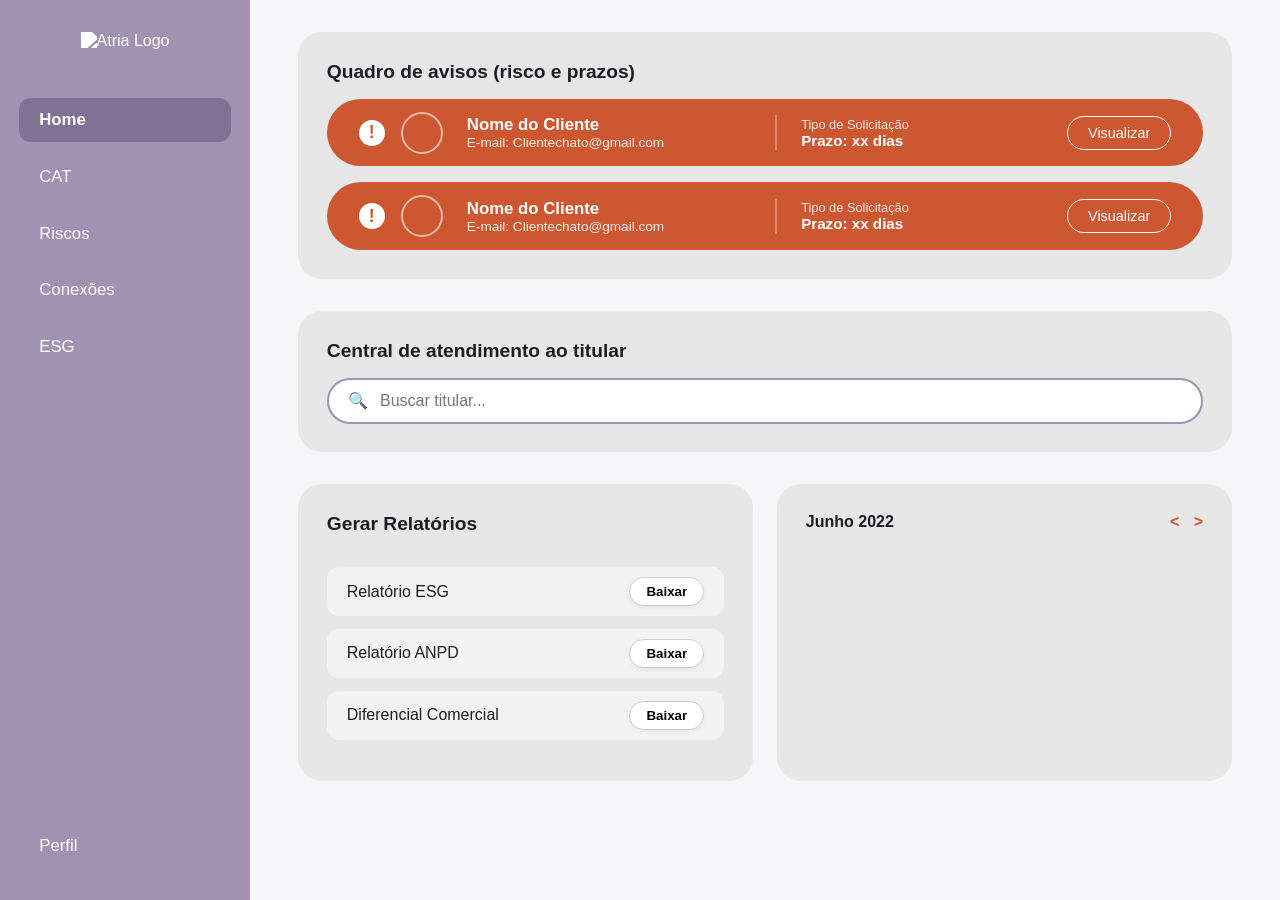
==== index.html @ 62d93365 "ajustando logo atria" ====
<!DOCTYPE html>
<html lang="pt-BR">
<head>
    <meta charset="UTF-8">
    <meta name="viewport" content="width=device-width, initial-scale=1.0">
    <title>Atria - Gestão de Privacidade</title>
    <link class="styles" rel="stylesheet" href="style.css">
</head>
<body>
    <div class="app-layout">
        <aside class="sidebar">
            <div class="brand">
                <img src="img/logo.png" alt="Atria Logo" class="logo-img">
            </div>
            <nav class="nav-menu">
                <button class="nav-btn active" data-target="home">Home</button>
                <button class="nav-btn" data-target="cat">CAT</button>
                <button class="nav-btn" data-target="riscos">Riscos</button>
                <button class="nav-btn" data-target="hub">Conexões</button>
                <button class="nav-btn" data-target="esg">ESG</button>
            </nav>
            <div class="nav-footer">
                <button class="nav-btn profile-btn">Perfil</button>
            </div>
        </aside>

        <main class="main-content">
            
            <section id="home" class="view-section active">
                <div class="panel grey-panel mb-2">
                    <div class="panel-header">
                        <h3>Quadro de avisos (risco e prazos)</h3>
                    </div>
                    <div class="alerts-container">
                        <div class="alert-card orange">
                            <div class="alert-icon-circle">!</div>
                            <div class="alert-avatar"></div>
                            <div class="alert-details">
                                <strong>Nome do Cliente</strong>
                                <span>E-mail: Clientechato@gmail.com</span>
                            </div>
                            <div class="alert-divider"></div>
                            <div class="alert-meta">
                                <span class="meta-label">Tipo de Solicitação</span>
                                <span class="meta-timer">Prazo: xx dias</span>
                            </div>
                            <button class="btn-outline-white" onclick="irParaCAT()">Visualizar</button>
                        </div>
                        <div class="alert-card orange">
                            <div class="alert-icon-circle">!</div>
                            <div class="alert-avatar"></div>
                            <div class="alert-details">
                                <strong>Nome do Cliente</strong>
                                <span>E-mail: Clientechato@gmail.com</span>
                            </div>
                            <div class="alert-divider"></div>
                            <div class="alert-meta">
                                <span class="meta-label">Tipo de Solicitação</span>
                                <span class="meta-timer">Prazo: xx dias</span>
                            </div>
                            <button class="btn-outline-white" onclick="irParaCAT()">Visualizar</button>
                        </div>
                    </div>
                </div>

                <div class="panel grey-panel mb-2">
                    <h3 class="mb-1">Central de atendimento ao titular</h3>
                    <div class="search-box-standalone">
                        <span class="search-icon">🔍</span>
                        <input type="text" placeholder="Buscar titular..." onfocus="irParaCAT()">
                    </div>
                </div>

                <div class="dashboard-panels">
                    <div class="panel grey-panel">
                        <h3 class="mb-2">Gerar Relatórios</h3>
                        <div class="report-row">
                            <span>Relatório ESG</span>
                            <button class="btn-report" onclick="gerarRelatorioESG()">Baixar</button>
                        </div>
                        <div class="report-row">
                            <span>Relatório ANPD</span>
                            <button class="btn-report" onclick="baixarPDF()">Baixar</button>
                        </div>
                        <div class="report-row">
                            <span>Diferencial Comercial</span>
                            <button class="btn-report" onclick="baixarPDF()">Baixar</button>
                        </div>
                    </div>
                    
                    <div class="panel grey-panel calendar-panel">
                        <div class="calendar-header">
                            <span class="calendar-title" id="calendar-month-year">Junho 2022</span>
                            <div class="calendar-arrows">
                                <span onclick="mudarMes(-1)">&lt;</span> 
                                <span onclick="mudarMes(1)">&gt;</span>
                            </div>
                        </div>
                        <div class="calendar-days-grid" id="calendar-days">
                            </div>
                    </div>
                </div>
            </section>

            <section id="riscos" class="view-section hidden">
                <h1 class="page-title">Riscos e Prazos</h1>
                
                <div class="panel grey-panel mb-2">
                    <div class="search-container">
                        <div class="search-box">
                            <span class="search-icon">🔍</span>
                            <input type="text" placeholder="Buscar na lista de riscos...">
                        </div>
                        <button class="btn-filter">Filtrar por</button>
                    </div>
                    
                    <div class="alerts-container">
                        <div class="alert-card orange">
                            <div class="alert-icon-circle">!</div>
                            <div class="alert-avatar"></div>
                            <div class="alert-details">
                                <strong>Nome do Cliente</strong>
                                <span>E-mail: Clientechato@gmail.com</span>
                            </div>
                            <div class="alert-divider"></div>
                            <div class="alert-meta">
                                <span class="meta-label">Tipo de Solicitação</span>
                                <span class="meta-timer">Prazo: xx dias</span>
                            </div>
                            <button class="btn-outline-white" onclick="irParaCAT()">Visualizar</button>
                        </div>
                        <div class="alert-card orange">
                            <div class="alert-icon-circle">!</div>
                            <div class="alert-avatar"></div>
                            <div class="alert-details">
                                <strong>Nome do Cliente</strong>
                                <span>E-mail: Clientechato@gmail.com</span>
                            </div>
                            <div class="alert-divider"></div>
                            <div class="alert-meta">
                                <span class="meta-label">Tipo de Solicitação</span>
                                <span class="meta-timer">Prazo: xx dias</span>
                            </div>
                            <button class="btn-outline-white" onclick="irParaCAT()">Visualizar</button>
                        </div>
                        <div class="alert-card orange">
                            <div class="alert-icon-circle">!</div>
                            <div class="alert-avatar"></div>
                            <div class="alert-details">
                                <strong>Nome do Cliente</strong>
                                <span>E-mail: Clientechato@gmail.com</span>
                            </div>
                            <div class="alert-divider"></div>
                            <div class="alert-meta">
                                <span class="meta-label">Tipo de Solicitação</span>
                                <span class="meta-timer">Prazo: xx dias</span>
                            </div>
                            <button class="btn-outline-white" onclick="irParaCAT()">Visualizar</button>
                        </div>
                    </div>
                </div>

                <div class="dashboard-panels">
                    <div class="panel grey-panel status-card-centered">
                        <div class="panel-header-flex width-full">
                            <h3>Status de Exposição ANPD</h3>
                            <button class="btn-icon-text" onclick="toggleExpandir(event, 'anpd-data')">⤢</button>
                        </div>
                        <div id="anpd-data" class="panel-column-body">
                            <div class="compliance-circle-container">
                                <div class="checkmark-circle-green">✓</div>
                                <span class="compliance-link-text">Ver Relatório</span>
                            </div>
                            <div class="extra-data hidden mt-1">
                                <p class="text-sm">Varredura de vulnerabilidade ativa sem incidentes.</p>
                            </div>
                        </div>
                    </div>
                    
                    <div class="panel green-compliance-panel status-card-centered">
                        <div class="panel-header-flex width-full">
                            <h3 class="text-white">Riscos de MarketPlace</h3>
                            <button class="btn-icon-text text-white" onclick="toggleExpandir(event, 'marketplace-data')">⤢</button>
                        </div>
                        <div id="marketplace-data" class="panel-column-body">
                            <div class="compliance-circle-container">
                                <div class="checkmark-circle-translucent">✓</div>
                                <p class="compliance-msg-text">Nenhuma pendência de dados identificada.</p>
                            </div>
                            <div class="extra-data hidden mt-1">
                                <p class="text-sm text-white-opacity">Sincronização regular com APIs do Mercado Livre.</p>
                            </div>
                        </div>
                    </div>
                </div>
            </section>

            <section id="cat" class="view-section hidden">
                <div id="cat-main-view">
                    <h1 class="page-title">Central de atendimento ao titular</h1>
                    <div class="search-container">
                        <div class="search-box">
                            <span class="search-icon">🔍</span>
                            <input type="text" id="cat-search" placeholder="Buscar por CPF ou E-mail...">
                        </div>
                        <button class="btn-filter" onclick="buscarTitular()">Filtrar por</button>
                    </div>

                    <div class="panel grey-panel">
                        <h3 class="mb-2">Lista Clientes</h3>
                        <div class="clients-list-figma">
                            <div class="client-white-row">
                                <div class="client-info-group">
                                    <div class="client-circle-placeholder"></div>
                                    <div class="client-text-block">
                                        <strong>Nome do Cliente</strong>
                                        <span>CPF: xxx.xxx.xxx-xx</span>
                                        <span>E-mail: Clientechato@gmail.com</span>
                                    </div>
                                </div>
                                <button class="btn-row-visualizar" onclick="abrirCATDetalhe()">Visualizar</button>
                            </div>
                            <div class="client-white-row">
                                <div class="client-info-group">
                                    <div class="client-circle-placeholder"></div>
                                    <div class="client-text-block">
                                        <strong>Nome do Cliente</strong>
                                        <span>CPF: xxx.xxx.xxx-xx</span>
                                        <span>E-mail: Clientechato@gmail.com</span>
                                    </div>
                                </div>
                                <button class="btn-row-visualizar" onclick="abrirCATDetalhe()">Visualizar</button>
                            </div>
                            <div class="client-white-row">
                                <div class="client-info-group">
                                    <div class="client-circle-placeholder"></div>
                                    <div class="client-text-block">
                                        <strong>Nome do Cliente</strong>
                                        <span>CPF: xxx.xxx.xxx-xx</span>
                                        <span>E-mail: Clientechato@gmail.com</span>
                                    </div>
                                </div>
                                <button class="btn-row-visualizar" onclick="abrirCATDetalhe()">Visualizar</button>
                            </div>
                        </div>
                    </div>
                </div>

                <div id="cat-detail-view" class="hidden">
                    <div class="detail-header-row mb-1">
                        <h1 class="page-title">Perfil de Cliente</h1>
                        <button class="btn-report" onclick="fecharCATDetalhe()">Voltar</button>
                    </div>

                    <div class="profile-purple-banner mb-2">
                        <div class="banner-avatar-container">
                            <div class="banner-avatar-circle"></div>
                        </div>
                        <div class="banner-grid-info">
                            <div><strong>Nome do Cliente</strong></div>
                            <div><span>CPF: xxx.xxx.xxx-xx</span></div>
                            <div><span>Telefone: (xx) x xxxx-xxxx</span></div>
                            <div><span>CEP: xxx.xxx-xx</span></div>
                            <div><span>E-mail: Clientechato@gmail.com</span></div>
                            <div><strong>Gastos Totais: R$ xxx,xx</strong></div>
                        </div>
                    </div>

                    <div class="detail-split-grid">
                        <div class="panel grey-panel">
                            <h3 class="mb-1">Dados Sensíveis do Cliente</h3>
                            <p class="text-sm mb-2">Foram detectados dados nas seguintes plataformas:</p>
                            
                            <div class="platform-row">
                                <span>💬 Whatsapp</span>
                                <span class="action-arrow">➔</span>
                            </div>
                            <div class="platform-row">
                                <span>📸 Instagram</span>
                                <span class="action-arrow">➔</span>
                            </div>
                            <div class="platform-row">
                                <span>🎵 Tiktok</span>
                                <span class="action-arrow">➔</span>
                            </div>
                            <div class="platform-row">
                                <span>🛍️ Nuvemshop</span>
                                <span class="action-arrow">➔</span>
                            </div>
                            <div class="platform-row">
                                <span>🔄 Placeholder</span>
                                <span class="action-arrow">➔</span>
                            </div>
                        </div>

                        <div class="panel grey-panel flex-between-column">
                            <div>
                                <h3 class="mb-2">Histórico de Interação com o Cliente</h3>
                                <div class="interaction-card mb-1">
                                    <strong>Categoria de Interação</strong>
                                    <span>Data: dd / mm / yyyy</span>
                                </div>
                                <div class="interaction-card mb-1">
                                    <strong>Categoria de Interação</strong>
                                    <span>Data: dd / mm / yyyy</span>
                                </div>
                                <div class="interaction-card mb-1">
                                    <strong>Categoria de Interação</strong>
                                    <span>Data: dd / mm / yyyy</span>
                                </div>
                            </div>

                            <div class="width-full mt-2">
                                <button class="btn-danger-large-figma" id="btn-purga" onclick="iniciarPurgaUnificada()">Deletar todos os dados</button>
                                <div id="receipt-area" class="hidden mt-1">
                                    <p class="success-text text-center">✨ Operação concluída com sucesso!</p>
                                    <button class="btn-report width-full mt-1" onclick="baixarPDF()">Baixar Recibo PDF</button>
                                </div>
                            </div>
                        </div>
                    </div>
                </div>
            </section>

            <section id="hub" class="view-section hidden">
                <h1 class="page-title">Hub de Conexões</h1>
                <p class="subtitle">Plataformas conectadas ao seu comércio</p>
                
                <div class="panel grey-panel connected-platforms-wrapper">
                    <div class="platform-row connection-card" onclick="conectarApp(this, 'Whatsapp')">
                        <span>💬 Whatsapp</span>
                        <span class="action-arrow btn-connect">➔</span>
                    </div>
                    <div class="platform-row connection-card" onclick="conectarApp(this, 'Instagram')">
                        <span>📸 Instagram</span>
                        <span class="action-arrow btn-connect">➔</span>
                    </div>
                    <div class="platform-row connection-card" onclick="conectarApp(this, 'TikTok')">
                        <span>🎵 TikTok</span>
                        <span class="action-arrow btn-connect">➔</span>
                    </div>
                    <div class="platform-row connection-card" onclick="conectarApp(this, 'Nuvemshop')">
                        <span>🛍️ Nuvemshop</span>
                        <span class="action-arrow btn-connect">➔</span>
                    </div>
                    <div class="platform-row connection-card" onclick="conectarApp(this, 'Mercado Livre')">
                        <span>📦 Mercado Livre</span>
                        <span class="action-arrow btn-connect">➔</span>
                    </div>

                    <div class="flex-center mt-2">
                        <button class="btn-green-action">Conectar nova plataforma</button>
                    </div>
                </div>
            </section>

            <section id="esg" class="view-section hidden">
                <h1 class="page-title">Painel de Evidências ESG</h1>
                <div class="panel grey-panel mb-2">
                    <div class="panel-header-flex">
                        <div>
                            <h3>Relatório de Governança (Pilar G)</h3>
                            <p class="text-sm">Demonstre conformidade ativa para parceiros comerciais</p>
                        </div>
                        <button class="btn-report" style="background:#a192b3; color:white;" onclick="gerarRelatorioESG()">Gerar Relatório</button>
                    </div>
                </div>

                <div class="panel grey-panel">
                    <h3 class="mb-2">Histórico de Purga e Anonimização</h3>
                    <table class="esg-table">
                        <thead>
                            <tr>
                                <th>Data</th>
                                <th>Titular (Mascarado)</th>
                                <th>Sistemas Varredura</th>
                                <th>Status</th>
                            </tr>
                        </thead>
                        <tbody id="esg-history">
                            <tr>
                                <td>15/10/2023</td>
                                <td>***.456.789-**</td>
                                <td>WhatsApp, RD Station</td>
                                <td><span class="badge-success">Certificado</span></td>
                            </tr>
                        </tbody>
                    </table>
                </div>
            </section>

        </main>
    </div>
    <script src="script.js"></script>
</body>
</html>
---- style.css ----
/* --- Paleta de Cores e Tokens de Design Extraídos do Figma --- */
:root {
    --bg-workspace: #f6f6f9;
    --sidebar-bg-lavender: #a192b3;
    --sidebar-active-dark: #817295;
    --panel-container-grey: #e6e6e6;
    --alert-terracotta: #cd5730;
    --search-input-border: #a192b3;
    --profile-banner-purple: #776c8a;
    --compliance-green-bg: #557e46;
    --text-primary: #1e1b24;
    --text-white: #ffffff;
    --border-radius-pill: 50px;
    --border-radius-panel: 24px;
    --font-family: 'Inter', -apple-system, BlinkMacSystemFont, sans-serif;
}

/* --- Reset e Estrutura do App --- */
* {
    margin: 0;
    padding: 0;
    box-sizing: border-box;
    font-family: var(--font-family);
}

body {
    background-color: #222222; /* Fundo do canvas escuro externo */
    color: var(--text-primary);
    height: 100vh;
    display: flex;
    align-items: center;
    justify-content: center;
    overflow: hidden;
}

.app-layout {
    display: flex;
    width: 100vw;
    height: 100vh;
    background-color: var(--bg-workspace);
    overflow: hidden;
}

/* --- Componente: Sidebar Unificada --- */
.sidebar {
    width: 250px;
    background-color: var(--sidebar-bg-lavender);
    display: flex;
    flex-direction: column;
    padding: 2rem 1.2rem;
}

.brand {
    display: flex;
    align-items: center;
    justify-content: center; /* Centraliza a imagem na largura da sidebar */
    margin-bottom: 3rem;     /* Mantém o espaçamento para o menu */
    padding: 0 10px;
}

.logo-img {
    max-width: 100%;         /* Garante que não ultrapasse a largura da sidebar */
    height: auto;            /* Mantém a proporção da imagem */
    display: block;
    filter: brightness(0) invert(1); /* Opcional: Se sua imagem for preta, isso a torna branca */
}

.nav-menu {
    display: flex;
    flex-direction: column;
    gap: 0.8rem;
    flex-grow: 1;
}

.nav-btn {
    background: transparent;
    color: var(--text-white);
    border: none;
    padding: 12px 20px;
    border-radius: 12px;
    font-size: 1.05rem;
    font-weight: 500;
    cursor: pointer;
    text-align: left;
    width: 100%;
    transition: background 0.2s;
}

.nav-btn:hover {
    background: rgba(255, 255, 255, 0.15);
}

.nav-btn.active {
    background-color: var(--sidebar-active-dark);
    font-weight: 600;
}

.nav-footer {
    margin-top: auto;
}

.profile-btn {
    text-align: left;
}

/* --- Espaço de Trabalho do Conteúdo --- */
.main-content {
    flex: 1;
    padding: 2rem 3rem;
    overflow-y: auto;
}

.page-title {
    color: var(--text-primary);
    font-size: 1.6rem;
    font-weight: 700;
    margin-bottom: 1.5rem;
}

.subtitle {
    color: #555555;
    font-size: 0.95rem;
    margin-top: -1rem;
    margin-bottom: 1.5rem;
}

/* --- Painéis Gerais --- */
.panel {
    background-color: var(--panel-container-grey);
    border-radius: var(--border-radius-panel);
    padding: 1.8rem;
}

.panel h3 {
    color: var(--text-primary);
    font-size: 1.2rem;
    font-weight: 700;
}

/* --- Cartão de Alerta (Pílula Terracota) --- */
.alerts-container {
    display: flex;
    flex-direction: column;
    gap: 1rem;
    margin-top: 1rem;
}

.alert-card {
    border-radius: var(--border-radius-pill);
    padding: 0.8rem 2rem;
    display: flex;
    align-items: center;
    color: var(--text-white);
    position: relative;
}

.alert-card.orange {
    background-color: var(--alert-terracotta);
}

.alert-icon-circle {
    width: 26px;
    height: 26px;
    background: var(--text-white);
    color: var(--alert-terracotta);
    border-radius: 50%;
    display: flex;
    align-items: center;
    justify-content: center;
    font-weight: bold;
    font-size: 1.1rem;
    margin-right: 1rem;
}

.alert-avatar {
    width: 42px;
    height: 42px;
    border: 2px solid rgba(255, 255, 255, 0.6);
    border-radius: 50%;
    margin-right: 1.5rem;
}

.alert-details {
    display: flex;
    flex-direction: column;
    width: 35%;
}

.alert-details strong { font-size: 1.05rem; }
.alert-details span { font-size: 0.85rem; opacity: 0.9; }

.alert-divider {
    width: 2px;
    height: 35px;
    background-color: rgba(255, 255, 255, 0.3);
    margin: 0 1.5rem;
}

.alert-meta {
    display: flex;
    flex-direction: column;
    flex-grow: 1;
}

.meta-label { font-size: 0.8rem; opacity: 0.85; }
.meta-timer { font-size: 0.95rem; font-weight: 700; }

.btn-outline-white {
    background: transparent;
    border: 1px solid var(--text-white);
    color: var(--text-white);
    padding: 8px 20px;
    border-radius: var(--border-radius-pill);
    cursor: pointer;
    font-size: 0.9rem;
    transition: background 0.2s;
}

.btn-outline-white:hover {
    background: rgba(255, 255, 255, 0.15);
}

/* --- Inputs e Caixas de Pesquisa Figma --- */
.search-box-standalone {
    background: var(--text-white);
    border: 2px solid var(--search-input-border);
    border-radius: var(--border-radius-pill);
    display: flex;
    align-items: center;
    padding: 0 1.2rem;
    margin-top: 0.5rem;
}

.search-box-standalone input {
    border: none;
    outline: none;
    padding: 12px;
    width: 100%;
    font-size: 1rem;
}

.search-container {
    display: flex;
    gap: 1rem;
    margin-bottom: 1.5rem;
}

.search-box {
    flex-grow: 1;
    background: var(--text-white);
    border: 2px solid var(--search-input-border);
    border-radius: var(--border-radius-pill);
    display: flex;
    align-items: center;
    padding: 0 1.2rem;
}

.search-box input {
    border: none;
    outline: none;
    padding: 12px;
    width: 100%;
    font-size: 1rem;
}

.btn-filter {
    background: var(--text-white);
    border: 2px solid var(--search-input-border);
    padding: 0 25px;
    border-radius: var(--border-radius-pill);
    cursor: pointer;
    font-weight: 600;
    color: var(--text-primary);
}

/* --- Bloco De Geração de Relatórios e Calendário --- */
.dashboard-panels {
    display: grid;
    grid-template-columns: 1fr 1fr;
    gap: 1.5rem;
}

.report-row {
    display: flex;
    justify-content: space-between;
    align-items: center;
    background: rgba(255, 255, 255, 0.5);
    padding: 10px 20px;
    border-radius: 12px;
    margin-bottom: 0.8rem;
    font-weight: 500;
}

.btn-report {
    background: var(--text-white);
    border: 1px solid #cccccc;
    padding: 6px 16px;
    border-radius: var(--border-radius-pill);
    cursor: pointer;
    font-weight: 600;
    box-shadow: 0 2px 4px rgba(0,0,0,0.05);
}

/* --- Widget do Calendário --- */
.calendar-panel { display: flex; flex-direction: column; }
.calendar-header { display: flex; justify-content: space-between; margin-bottom: 1rem; font-weight: bold; }
.calendar-title { color: var(--text-primary); }
.calendar-arrows span { margin-left: 10px; cursor: pointer; color: var(--alert-terracotta); font-weight: bold; }
.calendar-days-grid {
    display: grid;
    grid-template-columns: repeat(7, 1fr);
    gap: 8px;
    text-align: center;
    font-size: 0.85rem;
}
.calendar-days-grid span { padding: 4px 0; }
.calendar-days-grid span.day-clickable { cursor: pointer; border-radius: 50%; }
.calendar-days-grid span.active-day {
    background: var(--alert-terracotta) !important;
    color: var(--text-white) !important;
    border-radius: 50%;
    font-weight: bold;
}

/* --- Listagem de Clientes (Tela CAT) --- */
.clients-list-figma {
    display: flex;
    flex-direction: column;
    gap: 0.8rem;
    margin-top: 1rem;
}

.client-white-row {
    background: var(--text-white);
    border-radius: var(--border-radius-pill);
    padding: 0.8rem 2rem;
    display: flex;
    align-items: center;
    justify-content: space-between;
    border: 1px solid #dddddd;
}

.client-info-group {
    display: flex;
    align-items: center;
    gap: 1.5rem;
}

.client-circle-placeholder {
    width: 36px;
    height: 36px;
    border: 2px solid #cccccc;
    border-radius: 50%;
}

.client-text-block {
    display: flex;
    flex-direction: column;
    gap: 2px;
}

.client-text-block strong { font-size: 1rem; }
.client-text-block span { font-size: 0.85rem; color: #666666; }

.btn-row-visualizar {
    background: var(--text-white);
    border: 1px solid #999999;
    padding: 8px 24px;
    border-radius: var(--border-radius-pill);
    cursor: pointer;
    font-weight: 500;
}

/* --- Perfil do Cliente Detalhado (Banner e Linhas) --- */
.detail-header-row {
    display: flex;
    justify-content: space-between;
    align-items: center;
}

.profile-purple-banner {
    background-color: var(--profile-banner-purple);
    border-radius: var(--border-radius-panel);
    padding: 1.5rem 2rem;
    color: var(--text-white);
    display: flex;
    align-items: center;
    gap: 2rem;
}

.banner-avatar-circle {
    width: 60px;
    height: 60px;
    border: 2px solid rgba(255, 255, 255, 0.5);
    border-radius: 50%;
}

.banner-grid-info {
    display: grid;
    grid-template-columns: 1fr 1fr;
    gap: 0.5rem 2rem;
    width: 100%;
}

.detail-split-grid {
    display: grid;
    grid-template-columns: 1.1fr 0.9fr;
    gap: 1.5rem;
}

.platform-row {
    display: flex;
    justify-content: space-between;
    align-items: center;
    background: var(--text-white);
    padding: 12px 20px;
    border-radius: 14px;
    margin-bottom: 0.6rem;
    border: 1px solid #dddddd;
    font-weight: 500;
}

.action-arrow {
    color: #999999;
    font-weight: bold;
}

.interaction-card {
    background: var(--text-white);
    padding: 12px 20px;
    border-radius: 14px;
    display: flex;
    flex-direction: column;
    gap: 4px;
    border: 1px solid #dddddd;
}

.interaction-card span {
    font-size: 0.85rem;
    color: #666666;
}

/* --- Botão Crítico (Deletar Todos os Dados) --- */
.btn-danger-large-figma {
    background-color: var(--alert-terracotta);
    color: var(--text-white);
    border: none;
    padding: 14px;
    border-radius: 12px;
    font-weight: 700;
    width: 100%;
    cursor: pointer;
    font-size: 1rem;
    transition: opacity 0.2s;
}

.btn-danger-large-figma:hover {
    opacity: 0.9;
}

/* --- Indicadores Centrados de Risco e ANPD --- */
.status-card-centered {
    display: flex;
    flex-direction: column;
    align-items: center;
    min-height: 220px;
}

.panel-column-body {
    flex-grow: 1;
    display: flex;
    flex-direction: column;
    align-items: center;
    justify-content: center;
    width: 100%;
}

.compliance-circle-container {
    display: flex;
    flex-direction: column;
    align-items: center;
    gap: 0.8rem;
}

.checkmark-circle-green {
    width: 50px;
    height: 50px;
    background: #418233;
    color: var(--text-white);
    border-radius: 50%;
    display: flex;
    align-items: center;
    justify-content: center;
    font-size: 1.6rem;
    font-weight: bold;
}

.checkmark-circle-translucent {
    width: 50px;
    height: 50px;
    background: rgba(255, 255, 255, 0.2);
    color: var(--text-white);
    border-radius: 50%;
    display: flex;
    align-items: center;
    justify-content: center;
    font-size: 1.6rem;
    font-weight: bold;
}

.compliance-link-text {
    color: #418233;
    font-weight: 700;
    text-decoration: underline;
    cursor: pointer;
}

.compliance-msg-text {
    font-size: 0.9rem;
    color: var(--text-white);
    text-align: center;
}

.green-compliance-panel {
    background-color: var(--compliance-green-bg);
}

/* --- Hub de Conexões Específico --- */
.connected-platforms-wrapper {
    max-width: 600px;
    margin: 0 auto;
}

.btn-green-action {
    background-color: var(--compliance-green-bg);
    color: var(--text-white);
    border: none;
    padding: 12px 30px;
    border-radius: var(--border-radius-pill);
    font-weight: 600;
    cursor: pointer;
}

/* --- Tabelas ESG --- */
.esg-table { width: 100%; border-collapse: collapse; text-align: left; background: var(--text-white); border-radius: 8px; overflow: hidden; }
.esg-table th, .esg-table td { padding: 12px 15px; border-bottom: 1px solid #eeeeee; }
.badge-success { background: #e8f5e9; color: #2e7d32; padding: 4px 8px; border-radius: 12px; font-size: 0.8rem; font-weight: bold; }

/* --- Utilitários Modulares --- */
.mb-1 { margin-bottom: 1rem; }
.mb-2 { margin-bottom: 2rem; }
.mt-1 { margin-top: 1rem; }
.mt-2 { margin-top: 2rem; }
.text-white { color: var(--text-white) !important; }
.text-white-opacity { color: rgba(255, 255, 255, 0.8); }
.width-full { width: 100%; }
.flex-between-column { display: flex; flex-direction: column; justify-content: space-between; }
.flex-center { display: flex; justify-content: center; }
.text-center { text-align: center; }
.success-text { color: #2e7d32; font-weight: bold; }
.btn-icon-text { background: none; border: none; font-size: 1.2rem; cursor: pointer; color: #666666; }
.panel-header-flex { display: flex; justify-content: space-between; align-items: center; }
.hidden { display: none !important; }
.extra-data { animation: expandFade 0.25s ease forwards; }

@keyframes expandFade {
    from { opacity: 0; transform: translateY(-5px); }
    to { opacity: 1; transform: translateY(0); }
}
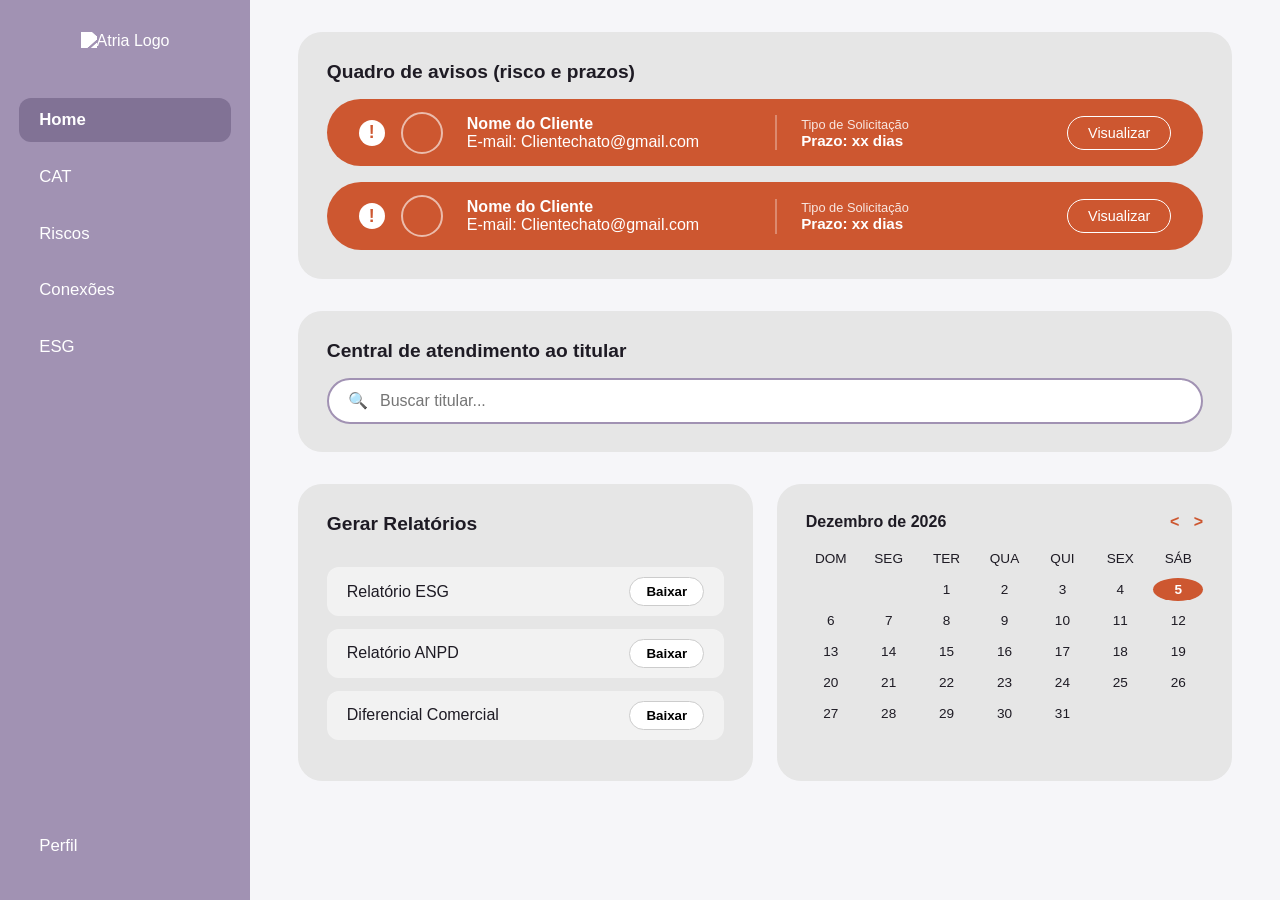
==== commit 8105946f: "correção de bugs + readme" ====
--- a/index.html
+++ b/index.html
@@ -44,7 +44,7 @@
                                 <span class="meta-label">Tipo de Solicitação</span>
                                 <span class="meta-timer">Prazo: xx dias</span>
                             </div>
-                            <button class="btn-outline-white" onclick="irParaCAT()">Visualizar</button>
+                            <button class="btn-outline-white" onclick="irParaPerfilCliente()">Visualizar</button>
                         </div>
                         <div class="alert-card orange">
                             <div class="alert-icon-circle">!</div>
@@ -58,7 +58,7 @@
                                 <span class="meta-label">Tipo de Solicitação</span>
                                 <span class="meta-timer">Prazo: xx dias</span>
                             </div>
-                            <button class="btn-outline-white" onclick="irParaCAT()">Visualizar</button>
+                            <button class="btn-outline-white" onclick="irParaPerfilCliente()">Visualizar</button>
                         </div>
                     </div>
                 </div>
@@ -67,7 +67,32 @@
                     <h3 class="mb-1">Central de atendimento ao titular</h3>
                     <div class="search-box-standalone">
                         <span class="search-icon">🔍</span>
-                        <input type="text" placeholder="Buscar titular..." onfocus="irParaCAT()">
+                        <input type="text" id="home-search-input" placeholder="Buscar titular...">
+                    </div>
+                    
+                    <div id="home-search-results" class="clients-list-figma mt-1 hidden">
+                        <div class="client-white-row">
+                            <div class="client-info-group">
+                                <div class="client-circle-placeholder"></div>
+                                <div class="client-text-block">
+                                    <strong>Roberto Lucas Almeida</strong>
+                                    <span>CPF: xxx.xxx.xxx-xx</span>
+                                    <span>E-mail: betinhokiller12@gmail.com</span>
+                                </div>
+                            </div>
+                            <button class="btn-row-visualizar" onclick="irParaPerfilCliente()">Visualizar</button>
+                        </div>
+                        <div class="client-white-row">
+                            <div class="client-info-group">
+                                <div class="client-circle-placeholder"></div>
+                                <div class="client-text-block">
+                                    <strong>Roberto Latache</strong>
+                                    <span>CPF: xxx.xxx.xxx-xx</span>
+                                    <span>E-mail: euvousermusico1@gmail.com</span>
+                                </div>
+                            </div>
+                            <button class="btn-row-visualizar" onclick="irParaPerfilCliente()">Visualizar</button>
+                        </div>
                     </div>
                 </div>
 
@@ -96,15 +121,13 @@
                                 <span onclick="mudarMes(1)">&gt;</span>
                             </div>
                         </div>
-                        <div class="calendar-days-grid" id="calendar-days">
-                            </div>
+                        <div class="calendar-days-grid" id="calendar-days"></div>
                     </div>
                 </div>
             </section>
 
             <section id="riscos" class="view-section hidden">
                 <h1 class="page-title">Riscos e Prazos</h1>
-                
                 <div class="panel grey-panel mb-2">
                     <div class="search-container">
                         <div class="search-box">
@@ -127,35 +150,7 @@
                                 <span class="meta-label">Tipo de Solicitação</span>
                                 <span class="meta-timer">Prazo: xx dias</span>
                             </div>
-                            <button class="btn-outline-white" onclick="irParaCAT()">Visualizar</button>
-                        </div>
-                        <div class="alert-card orange">
-                            <div class="alert-icon-circle">!</div>
-                            <div class="alert-avatar"></div>
-                            <div class="alert-details">
-                                <strong>Nome do Cliente</strong>
-                                <span>E-mail: Clientechato@gmail.com</span>
-                            </div>
-                            <div class="alert-divider"></div>
-                            <div class="alert-meta">
-                                <span class="meta-label">Tipo de Solicitação</span>
-                                <span class="meta-timer">Prazo: xx dias</span>
-                            </div>
-                            <button class="btn-outline-white" onclick="irParaCAT()">Visualizar</button>
-                        </div>
-                        <div class="alert-card orange">
-                            <div class="alert-icon-circle">!</div>
-                            <div class="alert-avatar"></div>
-                            <div class="alert-details">
-                                <strong>Nome do Cliente</strong>
-                                <span>E-mail: Clientechato@gmail.com</span>
-                            </div>
-                            <div class="alert-divider"></div>
-                            <div class="alert-meta">
-                                <span class="meta-label">Tipo de Solicitação</span>
-                                <span class="meta-timer">Prazo: xx dias</span>
-                            </div>
-                            <button class="btn-outline-white" onclick="irParaCAT()">Visualizar</button>
+                            <button class="btn-outline-white" onclick="irParaPerfilCliente()">Visualizar</button>
                         </div>
                     </div>
                 </div>
@@ -171,9 +166,6 @@
                                 <div class="checkmark-circle-green">✓</div>
                                 <span class="compliance-link-text">Ver Relatório</span>
                             </div>
-                            <div class="extra-data hidden mt-1">
-                                <p class="text-sm">Varredura de vulnerabilidade ativa sem incidentes.</p>
-                            </div>
                         </div>
                     </div>
                     
@@ -186,9 +178,6 @@
                             <div class="compliance-circle-container">
                                 <div class="checkmark-circle-translucent">✓</div>
                                 <p class="compliance-msg-text">Nenhuma pendência de dados identificada.</p>
-                            </div>
-                            <div class="extra-data hidden mt-1">
-                                <p class="text-sm text-white-opacity">Sincronização regular com APIs do Mercado Livre.</p>
                             </div>
                         </div>
                     </div>
@@ -220,28 +209,6 @@
                                 </div>
                                 <button class="btn-row-visualizar" onclick="abrirCATDetalhe()">Visualizar</button>
                             </div>
-                            <div class="client-white-row">
-                                <div class="client-info-group">
-                                    <div class="client-circle-placeholder"></div>
-                                    <div class="client-text-block">
-                                        <strong>Nome do Cliente</strong>
-                                        <span>CPF: xxx.xxx.xxx-xx</span>
-                                        <span>E-mail: Clientechato@gmail.com</span>
-                                    </div>
-                                </div>
-                                <button class="btn-row-visualizar" onclick="abrirCATDetalhe()">Visualizar</button>
-                            </div>
-                            <div class="client-white-row">
-                                <div class="client-info-group">
-                                    <div class="client-circle-placeholder"></div>
-                                    <div class="client-text-block">
-                                        <strong>Nome do Cliente</strong>
-                                        <span>CPF: xxx.xxx.xxx-xx</span>
-                                        <span>E-mail: Clientechato@gmail.com</span>
-                                    </div>
-                                </div>
-                                <button class="btn-row-visualizar" onclick="abrirCATDetalhe()">Visualizar</button>
-                            </div>
                         </div>
                     </div>
                 </div>
@@ -270,27 +237,9 @@
                         <div class="panel grey-panel">
                             <h3 class="mb-1">Dados Sensíveis do Cliente</h3>
                             <p class="text-sm mb-2">Foram detectados dados nas seguintes plataformas:</p>
-                            
-                            <div class="platform-row">
-                                <span>💬 Whatsapp</span>
-                                <span class="action-arrow">➔</span>
-                            </div>
-                            <div class="platform-row">
-                                <span>📸 Instagram</span>
-                                <span class="action-arrow">➔</span>
-                            </div>
-                            <div class="platform-row">
-                                <span>🎵 Tiktok</span>
-                                <span class="action-arrow">➔</span>
-                            </div>
-                            <div class="platform-row">
-                                <span>🛍️ Nuvemshop</span>
-                                <span class="action-arrow">➔</span>
-                            </div>
-                            <div class="platform-row">
-                                <span>🔄 Placeholder</span>
-                                <span class="action-arrow">➔</span>
-                            </div>
+                            <div class="platform-row"><span>💬 Whatsapp</span><span class="action-arrow">➔</span></div>
+                            <div class="platform-row"><span>📸 Instagram</span><span class="action-arrow">➔</span></div>
+                            <div class="platform-row"><span>🎵 Tiktok</span><span class="action-arrow">➔</span></div>
                         </div>
 
                         <div class="panel grey-panel flex-between-column">
@@ -300,16 +249,7 @@
                                     <strong>Categoria de Interação</strong>
                                     <span>Data: dd / mm / yyyy</span>
                                 </div>
-                                <div class="interaction-card mb-1">
-                                    <strong>Categoria de Interação</strong>
-                                    <span>Data: dd / mm / yyyy</span>
-                                </div>
-                                <div class="interaction-card mb-1">
-                                    <strong>Categoria de Interação</strong>
-                                    <span>Data: dd / mm / yyyy</span>
-                                </div>
-                            </div>
-
+                            </div>
                             <div class="width-full mt-2">
                                 <button class="btn-danger-large-figma" id="btn-purga" onclick="iniciarPurgaUnificada()">Deletar todos os dados</button>
                                 <div id="receipt-area" class="hidden mt-1">
@@ -327,22 +267,26 @@
                 <p class="subtitle">Plataformas conectadas ao seu comércio</p>
                 
                 <div class="panel grey-panel connected-platforms-wrapper">
-                    <div class="platform-row connection-card" onclick="conectarApp(this, 'Whatsapp')">
+                    <div class="platform-row connection-card connected-style" onclick="conectarApp(this, 'Whatsapp')">
                         <span>💬 Whatsapp</span>
-                        <span class="action-arrow btn-connect">➔</span>
-                    </div>
-                    <div class="platform-row connection-card" onclick="conectarApp(this, 'Instagram')">
+                        <span class="action-arrow btn-connect connected">✓ Conectado</span>
+                    </div>
+                    
+                    <div class="platform-row connection-card connected-style" onclick="conectarApp(this, 'Instagram')">
                         <span>📸 Instagram</span>
-                        <span class="action-arrow btn-connect">➔</span>
-                    </div>
+                        <span class="action-arrow btn-connect connected">✓ Conectado</span>
+                    </div>
+                    
                     <div class="platform-row connection-card" onclick="conectarApp(this, 'TikTok')">
                         <span>🎵 TikTok</span>
                         <span class="action-arrow btn-connect">➔</span>
                     </div>
+                    
                     <div class="platform-row connection-card" onclick="conectarApp(this, 'Nuvemshop')">
                         <span>🛍️ Nuvemshop</span>
                         <span class="action-arrow btn-connect">➔</span>
                     </div>
+                    
                     <div class="platform-row connection-card" onclick="conectarApp(this, 'Mercado Livre')">
                         <span>📦 Mercado Livre</span>
                         <span class="action-arrow btn-connect">➔</span>
@@ -365,28 +309,6 @@
                         <button class="btn-report" style="background:#a192b3; color:white;" onclick="gerarRelatorioESG()">Gerar Relatório</button>
                     </div>
                 </div>
-
-                <div class="panel grey-panel">
-                    <h3 class="mb-2">Histórico de Purga e Anonimização</h3>
-                    <table class="esg-table">
-                        <thead>
-                            <tr>
-                                <th>Data</th>
-                                <th>Titular (Mascarado)</th>
-                                <th>Sistemas Varredura</th>
-                                <th>Status</th>
-                            </tr>
-                        </thead>
-                        <tbody id="esg-history">
-                            <tr>
-                                <td>15/10/2023</td>
-                                <td>***.456.789-**</td>
-                                <td>WhatsApp, RD Station</td>
-                                <td><span class="badge-success">Certificado</span></td>
-                            </tr>
-                        </tbody>
-                    </table>
-                </div>
             </section>
 
         </main>
--- a/style.css
+++ b/style.css
@@ -8,6 +8,7 @@
     --search-input-border: #a192b3;
     --profile-banner-purple: #776c8a;
     --compliance-green-bg: #557e46;
+    --ui-green-border: #418233;
     --text-primary: #1e1b24;
     --text-white: #ffffff;
     --border-radius-pill: 50px;
@@ -15,7 +16,7 @@
     --font-family: 'Inter', -apple-system, BlinkMacSystemFont, sans-serif;
 }
 
-/* --- Reset e Estrutura do App --- */
+/* --- Reset e Estrutura Geral --- */
 * {
     margin: 0;
     padding: 0;
@@ -24,7 +25,7 @@
 }
 
 body {
-    background-color: #222222; /* Fundo do canvas escuro externo */
+    background-color: #222222; 
     color: var(--text-primary);
     height: 100vh;
     display: flex;
@@ -41,529 +42,142 @@
     overflow: hidden;
 }
 
-/* --- Componente: Sidebar Unificada --- */
-.sidebar {
-    width: 250px;
-    background-color: var(--sidebar-bg-lavender);
+/* --- Componente: Sidebar --- */
+.sidebar { width: 250px; background-color: var(--sidebar-bg-lavender); display: flex; flex-direction: column; padding: 2rem 1.2rem; }
+.brand { display: flex; align-items: center; justify-content: center; margin-bottom: 3rem; padding: 0 10px; }
+.logo-img { max-width: 100%; height: auto; display: block; filter: brightness(0) invert(1); }
+.nav-menu { display: flex; flex-direction: column; gap: 0.8rem; flex-grow: 1; }
+.nav-btn { background: transparent; color: var(--text-white); border: none; padding: 12px 20px; border-radius: 12px; font-size: 1.05rem; font-weight: 500; cursor: pointer; text-align: left; width: 100%; transition: background 0.2s; }
+.nav-btn:hover { background: rgba(255, 255, 255, 0.15); }
+.nav-btn.active { background-color: var(--sidebar-active-dark); font-weight: 600; }
+.nav-footer { margin-top: auto; }
+.profile-btn { text-align: left; }
+
+/* --- Espaço de Trabalho do Conteúdo --- */
+.main-content { flex: 1; padding: 2rem 3rem; overflow-y: auto; }
+.page-title { color: var(--text-primary); font-size: 1.6rem; font-weight: 700; margin-bottom: 1.5rem; }
+.subtitle { color: #555555; font-size: 0.95rem; margin-top: -1rem; margin-bottom: 1.5rem; }
+
+/* --- Painéis e Caixas de Alerta --- */
+.panel { background-color: var(--panel-container-grey); border-radius: var(--border-radius-panel); padding: 1.8rem; }
+.panel h3 { color: var(--text-primary); font-size: 1.2rem; font-weight: 700; }
+.alerts-container { display: flex; flex-direction: column; gap: 1rem; margin-top: 1rem; }
+.alert-card { border-radius: var(--border-radius-pill); padding: 0.8rem 2rem; display: flex; align-items: center; color: var(--text-white); position: relative; }
+.alert-card.orange { background-color: var(--alert-terracotta); }
+.alert-icon-circle { width: 26px; height: 26px; background: var(--text-white); color: var(--alert-terracotta); border-radius: 50%; display: flex; align-items: center; justify-content: center; font-weight: bold; font-size: 1.1rem; margin-right: 1rem; }
+.alert-avatar { width: 42px; height: 42px; border: 2px solid rgba(255, 255, 255, 0.6); border-radius: 50%; margin-right: 1.5rem; }
+.alert-details { display: flex; flex-direction: column; width: 35%; }
+.alert-divider { width: 2px; height: 35px; background-color: rgba(255, 255, 255, 0.3); margin: 0 1.5rem; }
+.alert-meta { display: flex; flex-direction: column; flex-grow: 1; }
+.meta-label { font-size: 0.8rem; opacity: 0.85; }
+.meta-timer { font-size: 0.95rem; font-weight: 700; }
+.btn-outline-white { background: transparent; border: 1px solid var(--text-white); color: var(--text-white); padding: 8px 20px; border-radius: var(--border-radius-pill); cursor: pointer; font-size: 0.9rem; transition: background 0.2s; }
+
+/* --- Pesquisa e Inputs --- */
+.search-box-standalone { background: var(--text-white); border: 2px solid var(--search-input-border); border-radius: var(--border-radius-pill); display: flex; align-items: center; padding: 0 1.2rem; margin-top: 0.5rem; }
+.search-box-standalone input { border: none; outline: none; padding: 12px; width: 100%; font-size: 1rem; }
+.search-container { display: flex; gap: 1rem; margin-bottom: 1.5rem; }
+.search-box { flex-grow: 1; background: var(--text-white); border: 2px solid var(--search-input-border); border-radius: var(--border-radius-pill); display: flex; align-items: center; padding: 0 1.2rem; }
+.search-box input { border: none; outline: none; padding: 12px; width: 100%; font-size: 1rem; }
+.btn-filter { background: var(--text-white); border: 2px solid var(--search-input-border); padding: 0 25px; border-radius: var(--border-radius-pill); cursor: pointer; font-weight: 600; color: var(--text-primary); }
+
+/* --- Relatórios e Calendário --- */
+.dashboard-panels { display: grid; grid-template-columns: 1fr 1fr; gap: 1.5rem; }
+.report-row { display: flex; justify-content: space-between; align-items: center; background: rgba(255, 255, 255, 0.5); padding: 10px 20px; border-radius: 12px; margin-bottom: 0.8rem; font-weight: 500; }
+.btn-report { background: var(--text-white); border: 1px solid #cccccc; padding: 6px 16px; border-radius: var(--border-radius-pill); cursor: pointer; font-weight: 600; }
+.calendar-panel { display: flex; flex-direction: column; }
+.calendar-header { display: flex; justify-content: space-between; margin-bottom: 1rem; font-weight: bold; }
+.calendar-arrows span { margin-left: 10px; cursor: pointer; color: var(--alert-terracotta); font-weight: bold; }
+.calendar-days-grid { display: grid; grid-template-columns: repeat(7, 1fr); gap: 8px; text-align: center; font-size: 0.85rem; }
+.calendar-days-grid span { padding: 4px 0; }
+.calendar-days-grid span.day-clickable { cursor: pointer; border-radius: 50%; }
+.calendar-days-grid span.active-day { background: var(--alert-terracotta) !important; color: var(--text-white) !important; border-radius: 50%; font-weight: bold; }
+
+/* --- Listas de Clientes --- */
+.clients-list-figma { display: flex; flex-direction: column; gap: 0.8rem; margin-top: 1rem; }
+.client-white-row { background: var(--text-white); border-radius: var(--border-radius-pill); padding: 0.8rem 2rem; display: flex; align-items: center; justify-content: space-between; border: 1px solid #dddddd; }
+.client-info-group { display: flex; align-items: center; gap: 1.5rem; }
+.client-circle-placeholder { width: 36px; height: 36px; border: 2px solid #cccccc; border-radius: 50%; }
+.client-text-block { display: flex; flex-direction: column; gap: 2px; }
+.client-text-block strong { font-size: 1rem; color: var(--text-primary); }
+.client-text-block span { font-size: 0.85rem; color: #666666; }
+.btn-row-visualizar { background: var(--text-white); border: 1px solid #999999; padding: 8px 24px; border-radius: var(--border-radius-pill); cursor: pointer; font-weight: 500; }
+
+/* --- ESTILO DA PÁGINA DE HUB DE CONEXÕES (Conforme image_82d5a2.png) --- */
+.connected-platforms-wrapper {
+    max-width: 650px;
+    margin: 0 auto;
     display: flex;
     flex-direction: column;
-    padding: 2rem 1.2rem;
+    gap: 0.75rem;
 }
 
-.brand {
+/* O elemento mantem as classes originais, mas herda o visual de pílula branca do Figma */
+.platform-row.connection-card {
+    background-color: var(--text-white) !important;
+    border: 2px solid #dddddd !important;
+    border-radius: 16px !important;
+    padding: 1rem 1.8rem !important;
+    display: flex !important;
+    justify-content: space-between !important;
+    align-items: center !important;
+    margin-bottom: 0 !important;
+    cursor: pointer;
+    transition: all 0.2s ease;
+}
+
+.platform-row.connection-card:hover {
+    transform: translateY(-1px);
+    box-shadow: 0 4px 8px rgba(0,0,0,0.04);
+}
+
+/* Estado Conectado padrão ou adicionado via JS (.style.borderColor) */
+.platform-row.connection-card.connected-style {
+    border-color: var(--ui-green-border) !important;
+}
+
+/* Estilização do Texto do Botão/Indicador à direita */
+.btn-connect {
+    font-size: 1rem;
+    font-weight: 600;
+    color: #666666;
     display: flex;
     align-items: center;
-    justify-content: center; /* Centraliza a imagem na largura da sidebar */
-    margin-bottom: 3rem;     /* Mantém o espaçamento para o menu */
-    padding: 0 10px;
+    gap: 0.4rem;
 }
 
-.logo-img {
-    max-width: 100%;         /* Garante que não ultrapasse a largura da sidebar */
-    height: auto;            /* Mantém a proporção da imagem */
-    display: block;
-    filter: brightness(0) invert(1); /* Opcional: Se sua imagem for preta, isso a torna branca */
+.btn-connect.connected {
+    color: var(--ui-green-border) !important;
 }
 
-.nav-menu {
-    display: flex;
-    flex-direction: column;
-    gap: 0.8rem;
-    flex-grow: 1;
-}
+.btn-green-action { background-color: var(--compliance-green-bg); color: var(--text-white); border: none; padding: 12px 30px; border-radius: var(--border-radius-pill); font-weight: 600; cursor: pointer; }
 
-.nav-btn {
-    background: transparent;
-    color: var(--text-white);
-    border: none;
-    padding: 12px 20px;
-    border-radius: 12px;
-    font-size: 1.05rem;
-    font-weight: 500;
-    cursor: pointer;
-    text-align: left;
-    width: 100%;
-    transition: background 0.2s;
-}
+/* --- Visão de Detalhes e Perfis --- */
+.detail-header-row { display: flex; justify-content: space-between; align-items: center; }
+.profile-purple-banner { background-color: var(--profile-banner-purple); border-radius: var(--border-radius-panel); padding: 1.5rem 2rem; color: var(--text-white); display: flex; align-items: center; gap: 2rem; }
+.banner-avatar-circle { width: 60px; height: 60px; border: 2px solid rgba(255, 255, 255, 0.5); border-radius: 50%; }
+.banner-grid-info { display: grid; grid-template-columns: 1fr 1fr; gap: 0.5rem 2rem; width: 100%; }
+.detail-split-grid { display: grid; grid-template-columns: 1.1fr 0.9fr; gap: 1.5rem; }
+.platform-row { display: flex; justify-content: space-between; align-items: center; background: var(--text-white); padding: 12px 20px; border-radius: 14px; margin-bottom: 0.6rem; border: 1px solid #dddddd; font-weight: 500; }
+.action-arrow { color: #999999; font-weight: bold; }
+.interaction-card { background: var(--text-white); padding: 12px 20px; border-radius: 14px; display: flex; flex-direction: column; gap: 4px; border: 1px solid #dddddd; }
+.interaction-card span { font-size: 0.85rem; color: #666666; }
+.btn-danger-large-figma { background-color: var(--alert-terracotta); color: var(--text-white); border: none; padding: 14px; border-radius: 12px; font-weight: 700; width: 100%; cursor: pointer; font-size: 1rem; }
 
-.nav-btn:hover {
-    background: rgba(255, 255, 255, 0.15);
-}
-
-.nav-btn.active {
-    background-color: var(--sidebar-active-dark);
-    font-weight: 600;
-}
-
-.nav-footer {
-    margin-top: auto;
-}
-
-.profile-btn {
-    text-align: left;
-}
-
-/* --- Espaço de Trabalho do Conteúdo --- */
-.main-content {
-    flex: 1;
-    padding: 2rem 3rem;
-    overflow-y: auto;
-}
-
-.page-title {
-    color: var(--text-primary);
-    font-size: 1.6rem;
-    font-weight: 700;
-    margin-bottom: 1.5rem;
-}
-
-.subtitle {
-    color: #555555;
-    font-size: 0.95rem;
-    margin-top: -1rem;
-    margin-bottom: 1.5rem;
-}
-
-/* --- Painéis Gerais --- */
-.panel {
-    background-color: var(--panel-container-grey);
-    border-radius: var(--border-radius-panel);
-    padding: 1.8rem;
-}
-
-.panel h3 {
-    color: var(--text-primary);
-    font-size: 1.2rem;
-    font-weight: 700;
-}
-
-/* --- Cartão de Alerta (Pílula Terracota) --- */
-.alerts-container {
-    display: flex;
-    flex-direction: column;
-    gap: 1rem;
-    margin-top: 1rem;
-}
-
-.alert-card {
-    border-radius: var(--border-radius-pill);
-    padding: 0.8rem 2rem;
-    display: flex;
-    align-items: center;
-    color: var(--text-white);
-    position: relative;
-}
-
-.alert-card.orange {
-    background-color: var(--alert-terracotta);
-}
-
-.alert-icon-circle {
-    width: 26px;
-    height: 26px;
-    background: var(--text-white);
-    color: var(--alert-terracotta);
-    border-radius: 50%;
-    display: flex;
-    align-items: center;
-    justify-content: center;
-    font-weight: bold;
-    font-size: 1.1rem;
-    margin-right: 1rem;
-}
-
-.alert-avatar {
-    width: 42px;
-    height: 42px;
-    border: 2px solid rgba(255, 255, 255, 0.6);
-    border-radius: 50%;
-    margin-right: 1.5rem;
-}
-
-.alert-details {
-    display: flex;
-    flex-direction: column;
-    width: 35%;
-}
-
-.alert-details strong { font-size: 1.05rem; }
-.alert-details span { font-size: 0.85rem; opacity: 0.9; }
-
-.alert-divider {
-    width: 2px;
-    height: 35px;
-    background-color: rgba(255, 255, 255, 0.3);
-    margin: 0 1.5rem;
-}
-
-.alert-meta {
-    display: flex;
-    flex-direction: column;
-    flex-grow: 1;
-}
-
-.meta-label { font-size: 0.8rem; opacity: 0.85; }
-.meta-timer { font-size: 0.95rem; font-weight: 700; }
-
-.btn-outline-white {
-    background: transparent;
-    border: 1px solid var(--text-white);
-    color: var(--text-white);
-    padding: 8px 20px;
-    border-radius: var(--border-radius-pill);
-    cursor: pointer;
-    font-size: 0.9rem;
-    transition: background 0.2s;
-}
-
-.btn-outline-white:hover {
-    background: rgba(255, 255, 255, 0.15);
-}
-
-/* --- Inputs e Caixas de Pesquisa Figma --- */
-.search-box-standalone {
-    background: var(--text-white);
-    border: 2px solid var(--search-input-border);
-    border-radius: var(--border-radius-pill);
-    display: flex;
-    align-items: center;
-    padding: 0 1.2rem;
-    margin-top: 0.5rem;
-}
-
-.search-box-standalone input {
-    border: none;
-    outline: none;
-    padding: 12px;
-    width: 100%;
-    font-size: 1rem;
-}
-
-.search-container {
-    display: flex;
-    gap: 1rem;
-    margin-bottom: 1.5rem;
-}
-
-.search-box {
-    flex-grow: 1;
-    background: var(--text-white);
-    border: 2px solid var(--search-input-border);
-    border-radius: var(--border-radius-pill);
-    display: flex;
-    align-items: center;
-    padding: 0 1.2rem;
-}
-
-.search-box input {
-    border: none;
-    outline: none;
-    padding: 12px;
-    width: 100%;
-    font-size: 1rem;
-}
-
-.btn-filter {
-    background: var(--text-white);
-    border: 2px solid var(--search-input-border);
-    padding: 0 25px;
-    border-radius: var(--border-radius-pill);
-    cursor: pointer;
-    font-weight: 600;
-    color: var(--text-primary);
-}
-
-/* --- Bloco De Geração de Relatórios e Calendário --- */
-.dashboard-panels {
-    display: grid;
-    grid-template-columns: 1fr 1fr;
-    gap: 1.5rem;
-}
-
-.report-row {
-    display: flex;
-    justify-content: space-between;
-    align-items: center;
-    background: rgba(255, 255, 255, 0.5);
-    padding: 10px 20px;
-    border-radius: 12px;
-    margin-bottom: 0.8rem;
-    font-weight: 500;
-}
-
-.btn-report {
-    background: var(--text-white);
-    border: 1px solid #cccccc;
-    padding: 6px 16px;
-    border-radius: var(--border-radius-pill);
-    cursor: pointer;
-    font-weight: 600;
-    box-shadow: 0 2px 4px rgba(0,0,0,0.05);
-}
-
-/* --- Widget do Calendário --- */
-.calendar-panel { display: flex; flex-direction: column; }
-.calendar-header { display: flex; justify-content: space-between; margin-bottom: 1rem; font-weight: bold; }
-.calendar-title { color: var(--text-primary); }
-.calendar-arrows span { margin-left: 10px; cursor: pointer; color: var(--alert-terracotta); font-weight: bold; }
-.calendar-days-grid {
-    display: grid;
-    grid-template-columns: repeat(7, 1fr);
-    gap: 8px;
-    text-align: center;
-    font-size: 0.85rem;
-}
-.calendar-days-grid span { padding: 4px 0; }
-.calendar-days-grid span.day-clickable { cursor: pointer; border-radius: 50%; }
-.calendar-days-grid span.active-day {
-    background: var(--alert-terracotta) !important;
-    color: var(--text-white) !important;
-    border-radius: 50%;
-    font-weight: bold;
-}
-
-/* --- Listagem de Clientes (Tela CAT) --- */
-.clients-list-figma {
-    display: flex;
-    flex-direction: column;
-    gap: 0.8rem;
-    margin-top: 1rem;
-}
-
-.client-white-row {
-    background: var(--text-white);
-    border-radius: var(--border-radius-pill);
-    padding: 0.8rem 2rem;
-    display: flex;
-    align-items: center;
-    justify-content: space-between;
-    border: 1px solid #dddddd;
-}
-
-.client-info-group {
-    display: flex;
-    align-items: center;
-    gap: 1.5rem;
-}
-
-.client-circle-placeholder {
-    width: 36px;
-    height: 36px;
-    border: 2px solid #cccccc;
-    border-radius: 50%;
-}
-
-.client-text-block {
-    display: flex;
-    flex-direction: column;
-    gap: 2px;
-}
-
-.client-text-block strong { font-size: 1rem; }
-.client-text-block span { font-size: 0.85rem; color: #666666; }
-
-.btn-row-visualizar {
-    background: var(--text-white);
-    border: 1px solid #999999;
-    padding: 8px 24px;
-    border-radius: var(--border-radius-pill);
-    cursor: pointer;
-    font-weight: 500;
-}
-
-/* --- Perfil do Cliente Detalhado (Banner e Linhas) --- */
-.detail-header-row {
-    display: flex;
-    justify-content: space-between;
-    align-items: center;
-}
-
-.profile-purple-banner {
-    background-color: var(--profile-banner-purple);
-    border-radius: var(--border-radius-panel);
-    padding: 1.5rem 2rem;
-    color: var(--text-white);
-    display: flex;
-    align-items: center;
-    gap: 2rem;
-}
-
-.banner-avatar-circle {
-    width: 60px;
-    height: 60px;
-    border: 2px solid rgba(255, 255, 255, 0.5);
-    border-radius: 50%;
-}
-
-.banner-grid-info {
-    display: grid;
-    grid-template-columns: 1fr 1fr;
-    gap: 0.5rem 2rem;
-    width: 100%;
-}
-
-.detail-split-grid {
-    display: grid;
-    grid-template-columns: 1.1fr 0.9fr;
-    gap: 1.5rem;
-}
-
-.platform-row {
-    display: flex;
-    justify-content: space-between;
-    align-items: center;
-    background: var(--text-white);
-    padding: 12px 20px;
-    border-radius: 14px;
-    margin-bottom: 0.6rem;
-    border: 1px solid #dddddd;
-    font-weight: 500;
-}
-
-.action-arrow {
-    color: #999999;
-    font-weight: bold;
-}
-
-.interaction-card {
-    background: var(--text-white);
-    padding: 12px 20px;
-    border-radius: 14px;
-    display: flex;
-    flex-direction: column;
-    gap: 4px;
-    border: 1px solid #dddddd;
-}
-
-.interaction-card span {
-    font-size: 0.85rem;
-    color: #666666;
-}
-
-/* --- Botão Crítico (Deletar Todos os Dados) --- */
-.btn-danger-large-figma {
-    background-color: var(--alert-terracotta);
-    color: var(--text-white);
-    border: none;
-    padding: 14px;
-    border-radius: 12px;
-    font-weight: 700;
-    width: 100%;
-    cursor: pointer;
-    font-size: 1rem;
-    transition: opacity 0.2s;
-}
-
-.btn-danger-large-figma:hover {
-    opacity: 0.9;
-}
-
-/* --- Indicadores Centrados de Risco e ANPD --- */
-.status-card-centered {
-    display: flex;
-    flex-direction: column;
-    align-items: center;
-    min-height: 220px;
-}
-
-.panel-column-body {
-    flex-grow: 1;
-    display: flex;
-    flex-direction: column;
-    align-items: center;
-    justify-content: center;
-    width: 100%;
-}
-
-.compliance-circle-container {
-    display: flex;
-    flex-direction: column;
-    align-items: center;
-    gap: 0.8rem;
-}
-
-.checkmark-circle-green {
-    width: 50px;
-    height: 50px;
-    background: #418233;
-    color: var(--text-white);
-    border-radius: 50%;
-    display: flex;
-    align-items: center;
-    justify-content: center;
-    font-size: 1.6rem;
-    font-weight: bold;
-}
-
-.checkmark-circle-translucent {
-    width: 50px;
-    height: 50px;
-    background: rgba(255, 255, 255, 0.2);
-    color: var(--text-white);
-    border-radius: 50%;
-    display: flex;
-    align-items: center;
-    justify-content: center;
-    font-size: 1.6rem;
-    font-weight: bold;
-}
-
-.compliance-link-text {
-    color: #418233;
-    font-weight: 700;
-    text-decoration: underline;
-    cursor: pointer;
-}
-
-.compliance-msg-text {
-    font-size: 0.9rem;
-    color: var(--text-white);
-    text-align: center;
-}
-
-.green-compliance-panel {
-    background-color: var(--compliance-green-bg);
-}
-
-/* --- Hub de Conexões Específico --- */
-.connected-platforms-wrapper {
-    max-width: 600px;
-    margin: 0 auto;
-}
-
-.btn-green-action {
-    background-color: var(--compliance-green-bg);
-    color: var(--text-white);
-    border: none;
-    padding: 12px 30px;
-    border-radius: var(--border-radius-pill);
-    font-weight: 600;
-    cursor: pointer;
-}
-
-/* --- Tabelas ESG --- */
-.esg-table { width: 100%; border-collapse: collapse; text-align: left; background: var(--text-white); border-radius: 8px; overflow: hidden; }
-.esg-table th, .esg-table td { padding: 12px 15px; border-bottom: 1px solid #eeeeee; }
-.badge-success { background: #e8f5e9; color: #2e7d32; padding: 4px 8px; border-radius: 12px; font-size: 0.8rem; font-weight: bold; }
+/* --- Indicadores Centrados (Riscos) --- */
+.status-card-centered { display: flex; flex-direction: column; align-items: center; min-height: 220px; }
+.panel-column-body { flex-grow: 1; display: flex; flex-direction: column; align-items: center; justify-content: center; width: 100%; }
+.compliance-circle-container { display: flex; flex-direction: column; align-items: center; gap: 0.8rem; }
+.checkmark-circle-green { width: 50px; height: 50px; background: #418233; color: var(--text-white); border-radius: 50%; display: flex; align-items: center; justify-content: center; font-size: 1.6rem; font-weight: bold; }
+.checkmark-circle-translucent { width: 50px; height: 50px; background: rgba(255, 255, 255, 0.2); color: var(--text-white); border-radius: 50%; display: flex; align-items: center; justify-content: center; font-size: 1.6rem; font-weight: bold; }
+.compliance-link-text { color: #418233; font-weight: 700; text-decoration: underline; cursor: pointer; }
+.compliance-msg-text { font-size: 0.9rem; color: var(--text-white); text-align: center; }
+.green-compliance-panel { background-color: var(--compliance-green-bg); }
 
 /* --- Utilitários Modulares --- */
-.mb-1 { margin-bottom: 1rem; }
-.mb-2 { margin-bottom: 2rem; }
-.mt-1 { margin-top: 1rem; }
-.mt-2 { margin-top: 2rem; }
-.text-white { color: var(--text-white) !important; }
-.text-white-opacity { color: rgba(255, 255, 255, 0.8); }
-.width-full { width: 100%; }
-.flex-between-column { display: flex; flex-direction: column; justify-content: space-between; }
-.flex-center { display: flex; justify-content: center; }
-.text-center { text-align: center; }
-.success-text { color: #2e7d32; font-weight: bold; }
-.btn-icon-text { background: none; border: none; font-size: 1.2rem; cursor: pointer; color: #666666; }
-.panel-header-flex { display: flex; justify-content: space-between; align-items: center; }
-.hidden { display: none !important; }
-.extra-data { animation: expandFade 0.25s ease forwards; }
-
-@keyframes expandFade {
-    from { opacity: 0; transform: translateY(-5px); }
-    to { opacity: 1; transform: translateY(0); }
-}+.mb-1 { margin-bottom: 1rem; } .mb-2 { margin-bottom: 2rem; } .mt-1 { margin-top: 1rem; } .mt-2 { margin-top: 2rem; }
+.text-white { color: var(--text-white) !important; } .text-white-opacity { color: rgba(255, 255, 255, 0.8); }
+.width-full { width: 100%; } .flex-between-column { display: flex; flex-direction: column; justify-content: space-between; }
+.flex-center { display: flex; justify-content: center; } .text-center { text-align: center; }
+.success-text { color: #2e7d32; font-weight: bold; } .btn-icon-text { background: none; border: none; font-size: 1.2rem; cursor: pointer; color: #666666; }
+.panel-header-flex { display: flex; justify-content: space-between; align-items: center; } .hidden { display: none !important; }
